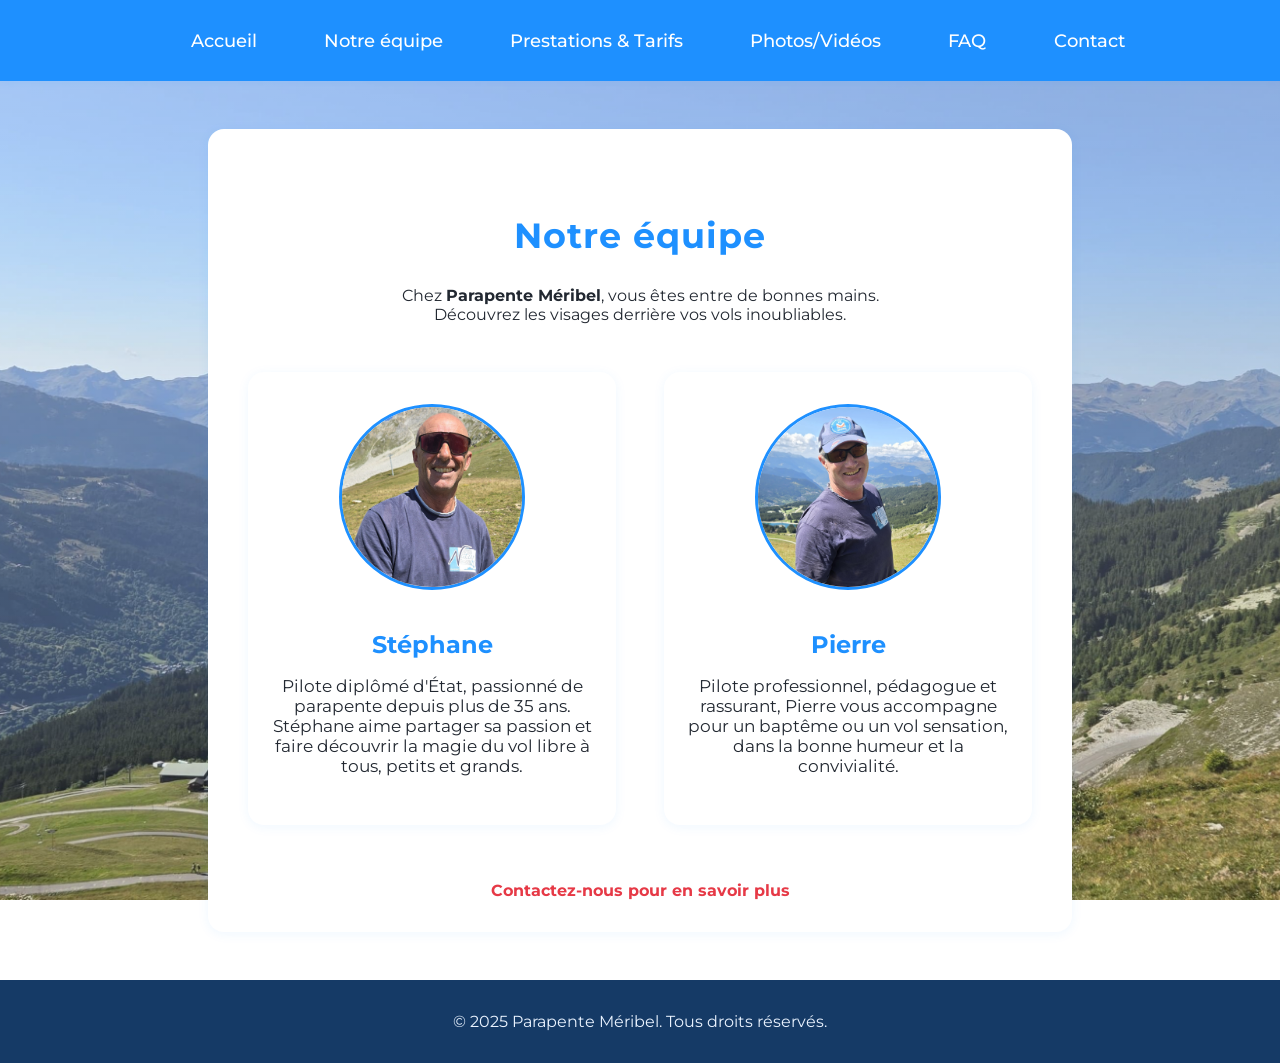
==== about.html @ 0d5ba3d4 "amelie fixes" ====
﻿<!DOCTYPE html>
<html lang="fr">
<head>
    <meta charset="UTF-8">
    <meta name="viewport" content="width=device-width, initial-scale=1.0">
    <title>Notre équipe - Parapente Méribel</title>
    <meta name="description" content="Découvrez l'équipe de Parapente Méribel : Stéphane et Pierre, pilotes professionnels passionnés par le vol libre à Méribel.">
    <meta name="robots" content="index,follow">
    <link rel="canonical" href="about.html">
    <meta property="og:type" content="website">
    <meta property="og:title" content="Notre équipe - Parapente Méribel">
    <meta property="og:description" content="Stéphane et Pierre, pilotes professionnels à Méribel.">
    <meta property="og:image" content="images/Stephane.jpg">
    <link rel="stylesheet" href="css/style.css">
    <link href="https://fonts.googleapis.com/css?family=Montserrat:400,700&display=swap" rel="stylesheet">
</head>
<body class="home-bg">
<header>
    <nav>
        <ul>
            <li><a href="index.html">Accueil</a></li>
            <li><a href="about.html" class="active">Notre équipe</a></li>
            <li><a href="services.html">Prestations & Tarifs</a></li>
            <li><a href="gallery.html">Photos/Vidéos</a></li>
            <li><a href="faq.html">FAQ</a></li>
            <li><a href="contact.html">Contact</a></li>
        </ul>
    </nav>
</header>

<main>
    <section class="about">
        <h1>Notre équipe</h1>
        <p>
            Chez <strong>Parapente Méribel</strong>, vous êtes entre de bonnes mains.<br>
            Découvrez les visages derrière vos vols inoubliables.
        </p>
        <div class="team-list">
            <div class="team-member">
                <img src="images/Stephane.jpg" alt="Stéphane, pilote parapente Méribel" width="600" height="600" loading="lazy" decoding="async">
                <h2>Stéphane</h2>
                <p>Pilote diplômé d'État, passionné de parapente depuis plus de 35 ans. Stéphane aime partager sa passion et faire découvrir la magie du vol libre à tous, petits et grands.</p>
            </div>
            <div class="team-member">
                <img src="images/Pierre.jpg" alt="Pierre, pilote parapente Méribel" width="600" height="600" loading="lazy" decoding="async">
                <h2>Pierre</h2>
                <p>Pilote professionnel, pédagogue et rassurant, Pierre vous accompagne pour un baptême ou un vol sensation, dans la bonne humeur et la convivialité.</p>
            </div>
        </div>
        <a href="contact.html" class="cta-link">Contactez-nous pour en savoir plus</a>
    </section>
</main>

<footer>
    <p>&copy; 2025 Parapente Méribel. Tous droits réservés.</p>
</footer>
</body>
</html>
---- css/style.css ----
﻿/* ========== GLOBAL STYLES ========== */
body {
    font-family: 'Montserrat', Arial, sans-serif;
    background: #f5f7fa;
    color: #222831;
    margin: 0;
    padding: 0;
}

/* ========== HEADER & NAVIGATION ========== */
header {
    background: #1e90ff;
    padding: 30px 40px;
    box-shadow: 0 2px 8px rgba(30, 144, 255, 0.08);
}
header .container {
    display: flex;
    align-items: center;
    justify-content: space-between;
    max-width: 1200px;
    margin: 0 auto;
    padding: 0 1em;
}
header .logo img {
    height: 48px;
}
header nav a {
    color: #fff;
    text-decoration: none;
    margin-left: 2em;
    font-weight: 500;
    font-size: 1.1em;
    transition: color 0.2s;
}
header nav a:hover {
    color: #ffd700;
}

/* Old nav styles (if you use <nav><ul><li>) */
nav ul {
    list-style: none;
    display: flex;
    justify-content: center;
    gap: 2em;
    margin: 0;
    padding: 0;
}
nav a {
    color: #fff;
    text-decoration: none;
    font-weight: 700;
    transition: color 0.2s;
}
nav a:hover {
    color: #e63946; /* Red accent on hover */
}

/* Responsive header/nav */
@media (max-width: 600px) {
    header .container {
        flex-direction: column;
        align-items: flex-start;
    }
    header nav a {
        margin: 0.5em 1em 0 0;
        font-size: 1em;
    }
}

/* ========== HERO SECTION ========== */
.hero {
    text-align: center;
    padding: 0em 1em 2em 1em;
    background: transparent;
    color: #222831;
}

.hero h1 {
    color: #fff;
    text-shadow: 2px 2px 4px rgba(0, 0, 0, 0.4);
    font-size: 3.5em;         /* Taille du titre d'accueil */
    line-height: 1.1;
    font-weight: 700;
    margin-bottom: 0.5em;
    margin-top: 1em;
}
.hero p {
    color: #444;
    font-size: 1.3em;
    margin-top: 0.8em;
}

@media (max-width: 600px) {
    .hero h1 {
        font-size: 2em;     /* Responsive: slightly smaller on mobile */
    }
}

/* ========== CALL TO ACTION BUTTON ========== */
.cta-btn {
    display: inline-block;
    margin-top: 2em;
    padding: 1em 2em;
    background: #e63946; /* Red */
    color: #fff;
    font-weight: bold;
    border-radius: 30px;
    border: 2px solid transparent;
    box-sizing: border-box;
    text-decoration: none;
    transition: background 0.2s, color 0.2s, border-color 0.2s, transform 0.2s;
}
.cta-btn:hover {
    background: #1e90ff;
    color: #fff;
    border-color: #1e90ff;
    transform: translateY(-2px);
}

/* ========== FOOTER ========== */
footer {
    text-align: center;
    padding: 1em 0;
    background: #153a66;
    color: #eaf3ff;
    margin-top: 2em;
}

/* ========== ABOUT & WHY US SECTIONS ========== */
.about, .why-us {
    max-width: 800px;
    margin: 3em auto;
    padding: 2em;
    background: #fff;
    border-radius: 16px;
    box-shadow: 0 2px 12px rgba(30, 144, 255, 0.07);
    text-align: center;
}
.about h2, .why-us h2 {
    color: #1e90ff;
    margin-bottom: 1em;
}
.why-us ul {
    list-style: none;
    padding: 0;
    margin: 0 auto;
    text-align: left;
    display: inline-block;
}
.why-us li {
    font-size: 1.1em;
    margin-bottom: 0.7em;
    color: #222831;
}

/* ========== HOME DAY FLOW ========== */
.day-flow {
    max-width: 1100px;
    margin: 3em auto;
    padding: 2.2em 2em 2.4em;
    background: linear-gradient(180deg, rgba(255, 255, 255, 0.95) 0%, rgba(247, 250, 255, 0.95) 100%);
    border-radius: 22px;
    border: 1px solid rgba(30, 144, 255, 0.12);
    box-shadow: 0 10px 30px rgba(30, 144, 255, 0.12);
}

.day-flow h2 {
    color: #1e90ff;
    margin-top: 0;
    margin-bottom: 1.4em;
    text-align: center;
    font-size: clamp(1.7rem, 2.4vw, 2.4rem);
    letter-spacing: 0.01em;
}

.roadmap {
    list-style: none;
    margin: 0;
    padding: 0 0.25em;
    display: grid;
    grid-template-columns: repeat(5, minmax(155px, 1fr));
    gap: 1.8em;
}

.roadmap-step {
    position: relative;
    background: #ffffff;
    border: 1px solid rgba(30, 144, 255, 0.2);
    border-radius: 18px;
    padding: 1.2em 1em;
    min-height: 210px;
    box-shadow: 0 8px 18px rgba(30, 144, 255, 0.1);
    text-align: center;
    display: flex;
    flex-direction: column;
    align-items: center;
    justify-content: flex-start;
    transition: transform 0.2s ease, box-shadow 0.2s ease;
}

.roadmap-step:hover {
    transform: translateY(-4px);
    box-shadow: 0 12px 24px rgba(30, 144, 255, 0.16);
}

.roadmap-step:not(:last-child)::after {
    content: "→";
    position: absolute;
    right: -0.95em;
    top: 50%;
    transform: translateY(-50%);
    color: #1e90ff;
    font-weight: 900;
    font-size: 1.5em;
    text-shadow: 0 1px 0 rgba(255, 255, 255, 0.8);
}

.step-number {
    display: inline-flex;
    align-items: center;
    justify-content: center;
    width: 42px;
    height: 42px;
    border-radius: 50%;
    background: linear-gradient(135deg, #1e90ff 0%, #46a7ff 100%);
    color: #fff;
    font-weight: 700;
    margin-bottom: 0.9em;
    box-shadow: 0 6px 12px rgba(30, 144, 255, 0.3);
    font-size: 1.1em;
}

.roadmap-step p {
    margin: 0;
    color: #1f2a3a;
    font-size: 1.12em;
    line-height: 1.4;
    text-align: center;
    max-width: 11ch;
    width: 100%;
}

@media (max-width: 980px) {
    .day-flow {
        padding: 1.6em 1.2em 1.8em;
        border-radius: 18px;
    }

    .roadmap {
        grid-template-columns: 1fr;
        gap: 0.95em;
        max-width: 540px;
        margin: 0 auto;
    }

    .roadmap-step {
        min-height: 0;
        padding: 1.1em 1em;
    }

    .roadmap-step:not(:last-child)::after {
        content: "↓";
        right: auto;
        left: 50%;
        top: auto;
        bottom: -0.9em;
        transform: translateX(-50%);
        font-size: 1.25em;
    }
}

/* ========== HOME OFFERS (CONVERSION) ========== */
.home-offers {
    max-width: 1080px;
    background: linear-gradient(180deg, rgba(255, 255, 255, 0.96) 0%, rgba(248, 251, 255, 0.95) 100%);
    border: 1px solid rgba(30, 144, 255, 0.12);
    box-shadow: 0 12px 30px rgba(30, 144, 255, 0.11);
}

.home-offers .offers-intro {
    margin: 0 auto 1.4em;
    max-width: 700px;
    font-size: 1.12em;
    color: #304258;
}

.home-offers .services-list {
    display: grid;
    grid-template-columns: repeat(2, minmax(280px, 1fr));
    gap: 1.3em;
    align-items: stretch;
}

.home-offers .offer-card {
    position: relative;
    width: auto;
    max-width: none;
    margin: 0;
    background: #ffffff;
    border: 1px solid rgba(30, 144, 255, 0.18);
    border-radius: 18px;
    box-shadow: 0 10px 20px rgba(30, 144, 255, 0.08);
    padding: 1.25em 1.2em 1.15em;
    transition: transform 0.2s ease, box-shadow 0.2s ease;
}

.home-offers .offer-card:hover {
    transform: translateY(-4px);
    box-shadow: 0 14px 24px rgba(30, 144, 255, 0.14);
}

.home-offers .offer-badge {
    display: inline-block;
    margin-bottom: 0.7em;
    padding: 0.35em 0.7em;
    border-radius: 999px;
    font-size: 0.8em;
    font-weight: 700;
    color: #115fae;
    background: rgba(30, 144, 255, 0.11);
}

.home-offers .premium-card .offer-badge {
    color: #9a2b36;
    background: rgba(230, 57, 70, 0.13);
}

.home-offers .offer-card h3 {
    margin-bottom: 0.55em;
}

.home-offers .offer-card p {
    margin-bottom: 0.9em;
}

.home-offers .offer-points {
    list-style: none;
    padding: 0;
    margin: 0 0 1em;
}

.home-offers .offer-points li {
    font-size: 0.98em;
    color: #31445d;
    margin-bottom: 0.45em;
}

.home-offers .offer-points li::before {
    content: "✓ ";
    color: #1e90ff;
    font-weight: 700;
}

.home-offers .price {
    font-size: 1.55em;
    line-height: 1.1;
}

.home-offers .offers-reassurance {
    margin: 1.25em auto 0.4em;
    max-width: 700px;
    color: #38516f;
    font-size: 0.98em;
}

@media (max-width: 900px) {
    .home-offers .services-list {
        grid-template-columns: 1fr;
    }
}

/* ========== CTA LINK ========== */
.cta-link {
    display: inline-block;
    margin-top: 1.5em;
    color: #e63946;
    font-weight: bold;
    text-decoration: none;
    transition: color 0.2s;
}
.cta-link:hover {
    color: #1e90ff;
}

/* ========== SERVICES PREVIEW SECTION ========== */
.services-preview {
    max-width: 1000px;
    margin: 3em auto;
    padding: 2em;
    background: #f8f9fa;
    border-radius: 16px;
    box-shadow: 0 2px 12px rgba(230, 57, 70, 0.07);
    text-align: center;
}
.services-preview h2 {
    color: #e63946;
    margin-bottom: 1.5em;
}
.services-list {
    display: flex;
    flex-wrap: wrap;
    justify-content: center;
    gap: 2em;
    margin-bottom: 1.5em;
}
.service-item {
    background: #fff;
    border-radius: 12px;
    box-shadow: 0 1px 6px rgba(30, 144, 255, 0.08);
    padding: 1.5em 1em;
    width: 260px;
    min-width: 220px;
    max-width: 300px;
    text-align: left;
    display: flex;
    flex-direction: column;
    align-items: flex-start;
}
.service-item h3 {
    color: #1e90ff;
    margin-top: 0;
    margin-bottom: 0.5em;
}
.service-item p {
    flex: 1;
    margin-bottom: 1em;
}
.price {
    font-weight: bold;
    color: #e63946;
    font-size: 1.1em;
}

/* ========== HOMEPAGE GALLERY PREVIEW ========== */
.gallery-preview {
    max-width: 1000px;
    margin: 3em auto;
    padding: 2em;
    background: #fff;
    border-radius: 16px;
    box-shadow: 0 2px 12px rgba(30, 144, 255, 0.07);
    text-align: center;
}
.gallery-preview h2 {
    color: #1e90ff;
    margin-bottom: 1.5em;
}
.gallery-thumbs {
    display: flex;
    justify-content: center;
    gap: 1.5em;
    margin-bottom: 1.5em;
    flex-wrap: wrap;
}
.gallery-thumbs img {
    width: 200px;
    height: 130px;
    object-fit: cover;
    border-radius: 10px;
    box-shadow: 0 1px 6px rgba(30, 144, 255, 0.08);
    transition: transform 0.2s;
}
.gallery-thumbs img:hover {
    transform: scale(1.05);
}

/* ========== LIGHTBOX (GALLERY POPUP) ========== */
.lightbox {
    display: none;
    position: fixed;
    z-index: 1000;
    left: 0; top: 0;
    width: 100vw; height: 100vh;
    background: rgba(34, 40, 49, 0.85);
    justify-content: center;
    align-items: center;
    flex-direction: column;
}
.lightbox img {
    max-width: 90vw;
    max-height: 80vh;
    border-radius: 12px;
    box-shadow: 0 4px 24px rgba(30, 144, 255, 0.2);
}
.lightbox-close {
    position: absolute;
    top: 2em;
    right: 3em;
    color: #fff;
    font-size: 2.5em;
    font-weight: bold;
    cursor: pointer;
    z-index: 1001;
    transition: color 0.2s;
    background: transparent;
    border: 0;
    line-height: 1;
    padding: 0;
}
.lightbox-close:hover {
    color: #e63946;
}
#lightbox-caption {
    color: #fff;
    margin-top: 1em;
    font-size: 1.1em;
    text-align: center;
}

/* ========== BOTTOM CALL TO ACTION ========== */
.cta-bottom {
    max-width: 700px;
    margin: 3em auto 0 auto;
    padding: 2.5em 1.5em;
    background: #ffffff;
    border-radius: 18px;
    box-shadow: 0 2px 16px rgba(30, 144, 255, 0.10);
    text-align: center;
}
.cta-bottom h2 {
    color: #e63946;
    margin-bottom: 0.7em;
}
.cta-bottom p {
    color: #222831;
    font-size: 1.15em;
    margin-bottom: 1.5em;
}

/* ========== FULL GALLERY PAGE GRID ========== */
.gallery-grid {
    display: grid;
    grid-template-columns: repeat(auto-fit, minmax(220px, 1fr));
    gap: 1.2em;
    margin: 2em auto;
    max-width: 1200px;
    padding: 0 1em;
}
.gallery-grid img {
    width: 100%;
    height: 180px;
    object-fit: cover;
    border-radius: 10px;
    cursor: pointer;
    box-shadow: 0 2px 12px rgba(30, 144, 255, 0.10);
    transition: transform 0.2s;
}
.gallery-grid img:hover {
    transform: scale(1.04);
    box-shadow: 0 4px 24px rgba(230, 57, 70, 0.15);
}

/* ========== RESPONSIVE ADJUSTMENTS ========== */
@media (max-width: 600px) {
    .gallery-grid {
        grid-template-columns: 1fr;
        gap: 0.8em;
    }
    .gallery-grid img {
        height: 140px;
    }
    header .container {
        flex-direction: column;
        align-items: flex-start;
    }
    header nav a {
        margin: 0.5em 1em 0 0;
        font-size: 1em;
    }
}

/* ========== PAGE TITLES ========== */
h1 {
    text-align: center;
    margin-top: 1.5em;
    font-size: 2.2em;
    color: #1e90ff;
    letter-spacing: 1px;

}

/* */

/* ========== PAGES BACKGROUND ========== */
body.home-bg {
    background:
            linear-gradient(rgba(255,255,255,0.35), rgba(255,255,255,0)),
            url('../images/fondcentre.jpg') no-repeat center center fixed;
    background-size: cover;
}

/* ========== TEAM PAGE ========== */
.team-list {
    display: flex;
    flex-wrap: wrap;
    justify-content: center;
    gap: 3em;
    margin: 3em 0 2em 0;
}
.team-member {
    background: #fff;
    border-radius: 16px;
    box-shadow: 0 2px 12px rgba(30, 144, 255, 0.07);
    padding: 2em 1.5em;
    max-width: 320px;
    text-align: center;
}
.team-member img {
    width: 180px;
    height: 180px;
    object-fit: cover;
    object-position: 50% 40%;
    border-radius: 50%;
    margin-bottom: 1em;
    border: 3px solid #1e90ff;
}
.team-member h2 {
    color: #1e90ff;
    margin-bottom: 0.5em;
}
.team-member p {
    color: #222831;
    font-size: 1.05em;
}

/* ========== SERVICES PAGE ========== */

.services-page .services-preview {
    max-width: 1060px;
    margin: 3em auto 2em auto;
    background: linear-gradient(180deg, rgba(255, 255, 255, 0.97), rgba(247, 250, 255, 0.96));
    border: 1px solid rgba(30, 144, 255, 0.12);
    border-radius: 22px;
    box-shadow: 0 12px 28px rgba(30, 144, 255, 0.12);
    padding: 2.6em 1.8em 2.2em 1.8em;
    text-align: center;
}

.services-page .services-preview h1 {
    color: #1e90ff;
    margin-bottom: 0.35em;
    font-size: clamp(2rem, 3vw, 2.8rem);
}

.services-page .services-preview > p {
    color: #304258;
    font-size: 1.14em;
    margin: 0 auto 2.1em;
    max-width: 760px;
    line-height: 1.45;
}

.services-page .services-list {
    display: grid;
    grid-template-columns: repeat(2, minmax(280px, 1fr));
    column-gap: 1.35em;
    row-gap: 1.35em;
    grid-auto-flow: row;
    align-items: start;
    margin-bottom: 2.2em;
}

.services-page .service-item {
    position: relative;
    background: #ffffff;
    border-radius: 18px;
    border: 1px solid rgba(30, 144, 255, 0.2);
    box-shadow: 0 10px 20px rgba(30, 144, 255, 0.09);
    padding: 1.45em 1.25em 1.2em 1.25em;
    width: auto;
    max-width: none;
    margin: 0;
    min-width: 0;
    text-align: left;
    align-self: start;
    transition: transform 0.2s ease, box-shadow 0.2s ease;
}

.services-page .service-item:hover {
    transform: translateY(-4px);
    box-shadow: 0 14px 24px rgba(30, 144, 255, 0.14);
}

.services-page .service-tag {
    display: inline-block;
    margin-bottom: 0.7em;
    padding: 0.34em 0.7em;
    border-radius: 999px;
    background: rgba(30, 144, 255, 0.12);
    color: #0f63b8;
    font-weight: 700;
    font-size: 0.8rem;
}

.services-page .service-premium .service-tag {
    background: rgba(230, 57, 70, 0.12);
    color: #a12434;
}

.services-page details {
    margin-top: 1em;
    cursor: pointer;
}

.services-page summary {
    font-weight: bold;
    color: #1e90ff;
    list-style: none;
    position: relative;
    padding-left: 20px;
}

.services-page summary::before {
    content: "▶";
    position: absolute;
    left: 0;
    transition: transform 0.2s;
}

.services-page details[open] summary::before {
    transform: rotate(90deg); /* fleche qui pivote quand c'est ouvert */
}

.services-page .service-item h2 {
    color: #1e90ff;
    font-size: 1.42em;
    margin-bottom: 0.4em;
}

.services-page .service-hook {
    margin: 0 0 0.8em;
    color: #2a3b54;
    font-size: 1.03em;
    line-height: 1.4;
}

.services-page .service-benefits {
    list-style: none;
    padding: 0;
    margin: 0 0 1em;
}

.services-page .service-benefits li {
    margin-bottom: 0.45em;
    font-size: 0.98em;
    color: #263a53;
}

.services-page .service-benefits li::before {
    content: "✓ ";
    color: #1e90ff;
    font-weight: 700;
}

.services-page .service-price {
    margin: 0 0 0.9em;
    color: #e63946;
    font-size: 1.58em;
    font-weight: 800;
    letter-spacing: 0.01em;
}

.services-page .service-item details p {
    color: #444;
    font-size: 0.98em;
    margin-bottom: 0.2em;
}

.services-page .options {
    margin: 2em auto 1.5em auto;
    max-width: 760px;
    background: #ffffff;
    border: 1px solid rgba(30, 144, 255, 0.16);
    border-radius: 16px;
    box-shadow: 0 8px 18px rgba(30, 144, 255, 0.08);
    padding: 1.4em 1.2em;
    text-align: left;
}

.services-page .options h3 {
    color: #222831;
    margin-bottom: 0.7em;
}

.services-page .options ul {
    list-style: none;
    padding: 0;
    margin: 0 0 1em 0;
}

.services-page .options li {
    font-size: 1.08em;
    margin-bottom: 0.5em;
    color: #222831;
}

.services-page .options strong {
    color: #1e90ff;
}

.services-page .options p {
    margin-top: 1em;
    font-size: 1.05em;
    color: #222831;
}

.services-page .cta-btn {
    display: inline-block;
    margin-top: 2em;
    background: #e63946; /* Solid red */
    color: #fff;
    font-weight: bold;
    font-size: 1.15em;
    padding: 0.9em 2.2em;
    border-radius: 30px;
    border: 2px solid transparent;
    box-sizing: border-box;
    text-decoration: none;
    box-shadow: 0 2px 8px rgba(30, 144, 255, 0.10);
    transition: background 0.2s, color 0.2s, border-color 0.2s, transform 0.2s;
}

.services-page .cta-btn:hover {
    background: #1e90ff; /* Solid blue on hover */
    color: #fff;
    border-color: #1e90ff;
    transform: translateY(-2px);
}

@media (max-width: 920px) {
    .services-page .services-list {
        grid-template-columns: 1fr;
        gap: 1em;
    }
}

/* ========== CONTACTS PAGE ========== */

.contact-section {
    max-width: 1080px;
    margin: 3.2em auto 2.2em auto;
    background: linear-gradient(180deg, rgba(255, 255, 255, 0.96), rgba(247, 250, 255, 0.96));
    border: 1px solid rgba(30, 144, 255, 0.12);
    border-radius: 24px;
    box-shadow: 0 14px 30px rgba(30, 144, 255, 0.12);
    padding: 2.8em 2em 2.2em 2em;
    text-align: center;
}

.contact-section h1 {
    color: #1e90ff;
    margin-bottom: 0.45em;
    font-size: clamp(2rem, 3vw, 3rem);
    letter-spacing: 0.01em;
}

.contact-section > p {
    color: #304258;
    font-size: 1.24em;
    margin: 0 auto 2.1em;
    max-width: 840px;
    line-height: 1.35;
}

.contact-cards {
    display: grid;
    grid-template-columns: repeat(3, minmax(240px, 1fr));
    gap: 1.25em;
    margin-bottom: 2.2em;
}

.contact-card {
    position: relative;
    background: #ffffff;
    border: 1px solid rgba(30, 144, 255, 0.18);
    border-radius: 18px;
    box-shadow: 0 8px 18px rgba(30, 144, 255, 0.08);
    padding: 1.35em 1.2em 1.25em;
    min-height: 0;
    text-align: left;
    transition: transform 0.2s ease, box-shadow 0.2s ease, border-color 0.2s ease;
}

.contact-card:hover {
    transform: translateY(-4px);
    border-color: rgba(30, 144, 255, 0.35);
    box-shadow: 0 14px 24px rgba(30, 144, 255, 0.14);
}

.contact-card h2 {
    color: #1e90ff;
    font-size: 1.45rem;
    line-height: 1.2;
    margin-bottom: 0.55em;
    min-height: 0;
}

.contact-card a {
    color: #111111;
    text-decoration: none;
    font-weight: bold;
    border-bottom: 1px dashed rgba(17, 17, 17, 0.35);
    transition: color 0.2s ease, border-color 0.2s ease;
}

.contact-card a[href^="tel:"] {
    color: #e63946;
    border-bottom-color: rgba(230, 57, 70, 0.45);
}

.contact-card a:hover {
    color: #000000;
    border-color: rgba(0, 0, 0, 0.55);
}

.contact-card p {
    margin: 0;
    font-size: 1.05rem;
    line-height: 1.45;
    color: #1f2a3a;
}

.contact-info {
    margin: 2.4em 0 1.5em 0;
    text-align: left;
}

.contact-info h3 {
    color: #1e90ff;
    margin-bottom: 0.45em;
    font-size: 1.45em;
}

.contact-info p {
    color: #22324a;
    font-size: 1.08em;
    margin-bottom: 1em;
    line-height: 1.45;
}

.map-container {
    width: 100%;
    max-width: 760px;
    margin: 0 auto;
    border-radius: 16px;
    overflow: hidden;
    border: 1px solid rgba(30, 144, 255, 0.14);
    box-shadow: 0 10px 22px rgba(30, 144, 255, 0.12);
}

.contact-note {
    margin-top: 2.2em;
    font-size: 1.08em;
    color: #22324a;
}

@media (max-width: 950px) {
    .contact-section {
        padding: 2em 1.2em 1.8em;
        border-radius: 18px;
    }

    .contact-cards {
        grid-template-columns: 1fr;
        gap: 1em;
    }

    .contact-card {
        min-height: 0;
    }

    .contact-card h2 {
        min-height: 0;
    }
}

/* ========== FAQS PAGE ========== */

.faq-section {
    max-width: 980px;
    margin: 3em auto 2em auto;
    background: #fff;
    border-radius: 22px;
    border: 1px solid rgba(30, 144, 255, 0.12);
    box-shadow: 0 12px 26px rgba(30, 144, 255, 0.1);
    padding: 2.6em 1.8em 2.2em;
    text-align: center;
}

.faq-section h1 {
    color: #1e90ff;
    margin-bottom: 1.2em;
    font-size: clamp(1.9rem, 2.8vw, 2.6rem);
    letter-spacing: 0.01em;
}

.faq-list {
    text-align: left;
    margin: 0 auto;
    max-width: 700px;
}

.faq-item {
    margin-bottom: 1em;
    background: #ffffff;
    border: 1px solid rgba(30, 144, 255, 0.16);
    border-radius: 14px;
    box-shadow: 0 6px 14px rgba(30, 144, 255, 0.08);
    overflow: hidden;
    transition: all 0.3s ease;
}

.faq-question {
    display: flex;
    width: 100%;
    border: 0;
    background: transparent;
    justify-content: space-between;
    align-items: center;
    padding: 1em 1.05em;
    cursor: pointer;
    transition: background 0.2s ease;
    text-align: left;
}

.faq-question:hover {
    background: rgba(30, 144, 255, 0.05);
}

.faq-question h2 {
    color: #1e90ff;
    font-size: 1.12rem;
    font-weight: 600;
    margin: 0;
    flex: 1;
    line-height: 1.35;
}

.faq-toggle {
    color: #1e90ff;
    font-size: 1.2rem;
    font-weight: 700;
    margin-left: 1em;
    transition: transform 0.3s ease;
}

.faq-item.active .faq-toggle {
    transform: rotate(45deg);
}

.faq-answer {
    max-height: 0;
    overflow: hidden;
    transition: max-height 0.3s ease;
}

.faq-answer p {
    color: #1e90ff;
    font-size: 1.04rem;
    line-height: 1.5;
    margin: 0;
    padding: 0 1.05em 1.1em 1.05em;
}
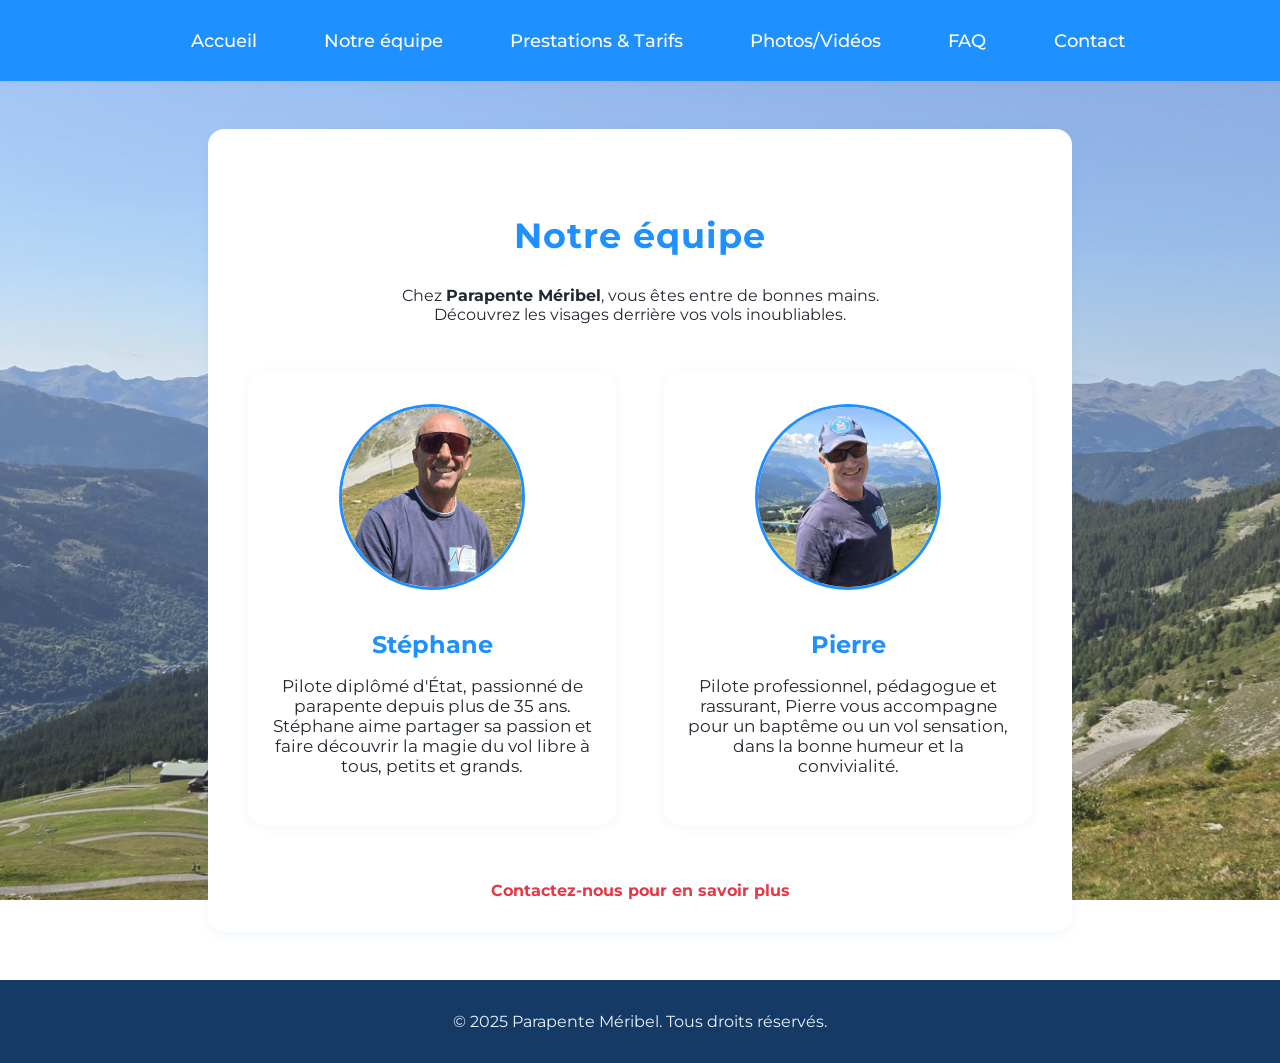
==== commit 3fcc1981: "updated animations and fixed formats" ====
--- a/about.html
+++ b/about.html
@@ -54,5 +54,6 @@
 <footer>
     <p>&copy; 2025 Parapente Méribel. Tous droits réservés.</p>
 </footer>
+<script src="js/main.js"></script>
 </body>
 </html>
--- a/css/style.css
+++ b/css/style.css
@@ -5,6 +5,34 @@
     color: #222831;
     margin: 0;
     padding: 0;
+}
+
+/* ========== PAGE TRANSITIONS ========== */
+.page-transition-ready {
+    transition: transform 200ms ease;
+    will-change: transform;
+}
+
+.page-transition {
+    transform: translateY(6px);
+}
+
+.page-transition-in {
+    transform: translateY(0);
+}
+
+.page-transition-out {
+    transform: translateY(6px);
+}
+
+@media (prefers-reduced-motion: reduce) {
+    .page-transition-ready,
+    .page-transition,
+    .page-transition-in,
+    .page-transition-out {
+        transition: none !important;
+        transform: none !important;
+    }
 }
 
 /* ========== HEADER & NAVIGATION ========== */
@@ -528,6 +556,16 @@
 }
 
 /* ========== FULL GALLERY PAGE GRID ========== */
+.gallery-page-panel {
+    max-width: 1240px;
+    margin: 2.2em auto;
+    padding: 1.2em 0.2em 1.5em;
+    background: rgba(255, 255, 255, 0.94);
+    border: 1px solid rgba(30, 144, 255, 0.12);
+    border-radius: 20px;
+    box-shadow: 0 10px 24px rgba(30, 144, 255, 0.12);
+}
+
 .gallery-grid {
     display: grid;
     grid-template-columns: repeat(auto-fit, minmax(220px, 1fr));
@@ -552,6 +590,12 @@
 
 /* ========== RESPONSIVE ADJUSTMENTS ========== */
 @media (max-width: 600px) {
+    .gallery-page-panel {
+        margin: 1.4em 0.6em;
+        padding: 0.9em 0.2em 1em;
+        border-radius: 14px;
+    }
+
     .gallery-grid {
         grid-template-columns: 1fr;
         gap: 0.8em;
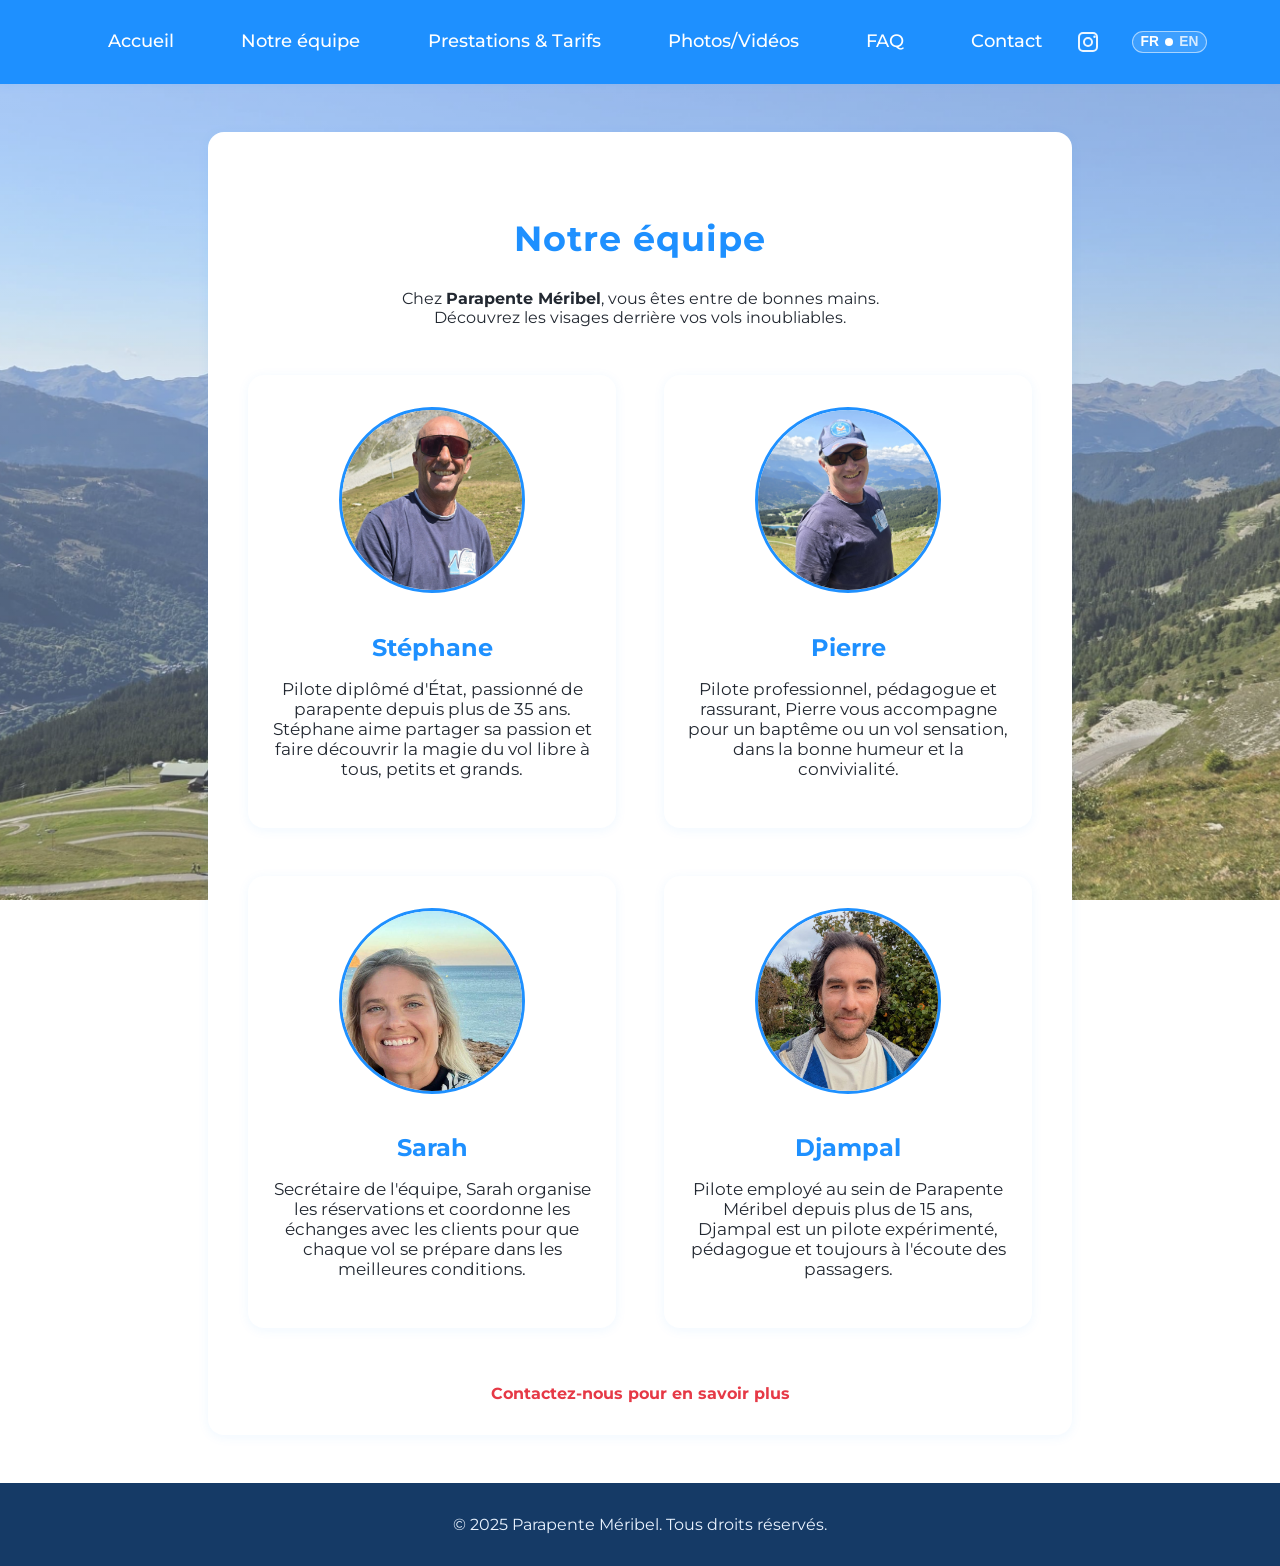
==== commit 3cae216a: "Modified FAQ" ====
--- a/about.html
+++ b/about.html
@@ -46,6 +46,16 @@
                 <h2>Pierre</h2>
                 <p>Pilote professionnel, pédagogue et rassurant, Pierre vous accompagne pour un baptême ou un vol sensation, dans la bonne humeur et la convivialité.</p>
             </div>
+            <div class="team-member">
+                <img src="images/sarah.jpeg" alt="Sarah, secrétaire Parapente Méribel" width="600" height="600" loading="lazy" decoding="async">
+                <h2>Sarah</h2>
+                <p>Secrétaire de l'équipe, Sarah organise les réservations et coordonne les échanges avec les clients pour que chaque vol se prépare dans les meilleures conditions.</p>
+            </div>
+            <div class="team-member">
+                <img src="images/djampal.jpeg" alt="Djampal, pilote Parapente Méribel" width="600" height="600" loading="lazy" decoding="async">
+                <h2>Djampal</h2>
+                <p>Pilote employé au sein de Parapente Méribel depuis plus de 15 ans, Djampal est un pilote expérimenté, pédagogue et toujours à l'écoute des passagers.</p>
+            </div>
         </div>
         <a href="contact.html" class="cta-link">Contactez-nous pour en savoir plus</a>
     </section>
--- a/css/style.css
+++ b/css/style.css
@@ -37,6 +37,7 @@
 
 /* ========== HEADER & NAVIGATION ========== */
 header {
+    position: relative;
     background: #1e90ff;
     padding: 30px 40px;
     box-shadow: 0 2px 8px rgba(30, 144, 255, 0.08);
@@ -81,6 +82,79 @@
 }
 nav a:hover {
     color: #e63946; /* Red accent on hover */
+}
+
+.insta-nav-item {
+    display: flex;
+    align-items: center;
+}
+
+.insta-corner-link {
+    display: inline-flex;
+    align-items: center;
+    justify-content: center;
+    width: 24px;
+    height: 24px;
+    color: #ffffff;
+    opacity: 0.92;
+    margin-left: 0.1em;
+    transition: color 0.2s ease, opacity 0.2s ease, transform 0.2s ease;
+}
+
+.insta-corner-link:hover {
+    color: #ffd700;
+    opacity: 1;
+    transform: translateY(-1px);
+}
+
+.insta-corner-link svg {
+    display: block;
+    width: 100%;
+    height: 100%;
+    fill: currentColor;
+}
+
+.lang-switch-item {
+    display: flex;
+    align-items: center;
+}
+
+.lang-switch-btn {
+    display: inline-flex;
+    align-items: center;
+    gap: 0.45em;
+    border: 1px solid rgba(255, 255, 255, 0.55);
+    background: rgba(255, 255, 255, 0.14);
+    color: #fff;
+    border-radius: 999px;
+    padding: 0.25em 0.55em;
+    cursor: pointer;
+    font-weight: 700;
+    font-size: 0.86em;
+    line-height: 1;
+    transition: background 0.2s ease, border-color 0.2s ease;
+}
+
+.lang-switch-btn:hover {
+    background: rgba(255, 255, 255, 0.22);
+    border-color: rgba(255, 255, 255, 0.75);
+}
+
+.lang-switch-btn .lang-option {
+    opacity: 0.8;
+}
+
+.lang-switch-btn.is-en .lang-option--en,
+.lang-switch-btn:not(.is-en) .lang-option--fr {
+    opacity: 1;
+}
+
+.lang-switch-btn .lang-knob {
+    width: 8px;
+    height: 8px;
+    border-radius: 50%;
+    background: #fff;
+    display: inline-block;
 }
 
 /* Responsive header/nav */
@@ -528,6 +602,64 @@
 .lightbox-close:hover {
     color: #e63946;
 }
+
+.lightbox-nav {
+    position: absolute;
+    top: 50%;
+    transform: translateY(-50%);
+    width: 44px;
+    height: 44px;
+    border-radius: 50%;
+    border: 1px solid rgba(255, 255, 255, 0.65);
+    background: rgba(20, 28, 38, 0.45);
+    color: #ffffff;
+    cursor: pointer;
+    display: grid;
+    place-items: center;
+    transition: background 0.2s ease, color 0.2s ease, border-color 0.2s ease;
+    padding: 0;
+}
+
+.lightbox-nav:hover {
+    background: rgba(30, 144, 255, 0.35);
+    border-color: rgba(255, 255, 255, 0.85);
+    color: #ffffff;
+}
+
+.lightbox-nav-prev {
+    left: 1.2rem;
+}
+
+.lightbox-nav-next {
+    right: 1.2rem;
+}
+
+.lightbox-nav svg {
+    width: 20px;
+    height: 20px;
+    stroke: currentColor;
+    stroke-width: 2.5;
+    fill: none;
+    stroke-linecap: round;
+    stroke-linejoin: round;
+}
+
+@media (max-width: 700px) {
+    .lightbox-nav {
+        width: 38px;
+        height: 38px;
+        font-size: 1.55rem;
+    }
+
+    .lightbox-nav-prev {
+        left: 0.65rem;
+    }
+
+    .lightbox-nav-next {
+        right: 0.65rem;
+    }
+}
+
 #lightbox-caption {
     color: #fff;
     margin-top: 1em;
@@ -658,6 +790,23 @@
     margin-bottom: 1em;
     border: 3px solid #1e90ff;
 }
+.team-photo-placeholder {
+    width: 180px;
+    height: 180px;
+    margin: 0 auto 1em;
+    border-radius: 50%;
+    border: 3px dashed #1e90ff;
+    background: rgba(30, 144, 255, 0.08);
+    color: #1e90ff;
+    font-weight: 700;
+    font-size: 0.95em;
+    display: flex;
+    align-items: center;
+    justify-content: center;
+    text-align: center;
+    padding: 0.8em;
+    box-sizing: border-box;
+}
 .team-member h2 {
     color: #1e90ff;
     margin-bottom: 0.5em;
@@ -665,6 +814,10 @@
 .team-member p {
     color: #222831;
     font-size: 1.05em;
+}
+
+.team-list .team-member:nth-of-type(3) img {
+    object-position: 50% 50%;
 }
 
 /* ========== SERVICES PAGE ========== */
@@ -810,6 +963,10 @@
     margin-bottom: 0.2em;
 }
 
+.services-page .service-item details .meeting-slot {
+    margin: 0.55em 0;
+}
+
 .services-page .options {
     margin: 2em auto 1.5em auto;
     max-width: 760px;
@@ -846,6 +1003,23 @@
     margin-top: 1em;
     font-size: 1.05em;
     color: #222831;
+}
+
+.services-page .inline-contact-btn {
+    display: inline;
+    margin-left: 0.35em;
+    padding: 0;
+    border-radius: 0;
+    background: transparent;
+    color: #e63946;
+    font-weight: 400;
+    text-decoration: underline;
+    line-height: 1.2;
+    transition: color 0.2s ease;
+}
+
+.services-page .inline-contact-btn:hover {
+    color: #c92f3b;
 }
 
 .services-page .cta-btn {
@@ -964,6 +1138,67 @@
     color: #1f2a3a;
 }
 
+.contact-card .contact-card-subnote {
+    margin: -0.2em 0 0.55em;
+    font-size: 0.9rem;
+    color: #5c6b80;
+}
+
+.contact-social {
+    margin: 2.2em 0 1.4em;
+    padding: 0.95em 1em;
+    text-align: center;
+    max-width: 620px;
+    margin-left: auto;
+    margin-right: auto;
+    border-radius: 14px;
+    border: 1px solid rgba(30, 144, 255, 0.2);
+    background: rgba(255, 255, 255, 0.86);
+    box-shadow: 0 8px 18px rgba(30, 144, 255, 0.1);
+}
+
+.contact-social h3 {
+    margin: 0 0 0.25em;
+    color: #1e90ff;
+    font-size: 1.2em;
+}
+
+.contact-social p {
+    margin: 0 0 0.55em;
+    color: #3d4d66;
+    font-size: 1em;
+}
+
+.contact-social-link {
+    display: inline-flex;
+    align-items: center;
+    gap: 0.4em;
+    padding: 0;
+    border-radius: 0;
+    text-decoration: none;
+    font-weight: 700;
+    color: #e63946;
+    background: transparent;
+    box-shadow: none;
+    transition: color 0.2s ease;
+    font-size: 1em;
+}
+
+.contact-social-link:hover {
+    color: #1e90ff;
+}
+
+.contact-social-link span {
+    text-decoration: underline;
+    text-underline-offset: 2px;
+}
+
+.contact-social-link svg {
+    width: 1em;
+    height: 1em;
+    fill: currentColor;
+}
+
 .contact-info {
     margin: 2.4em 0 1.5em 0;
     text-align: left;
@@ -1089,7 +1324,7 @@
 }
 
 .faq-item.active .faq-toggle {
-    transform: rotate(45deg);
+    transform: none;
 }
 
 .faq-answer {
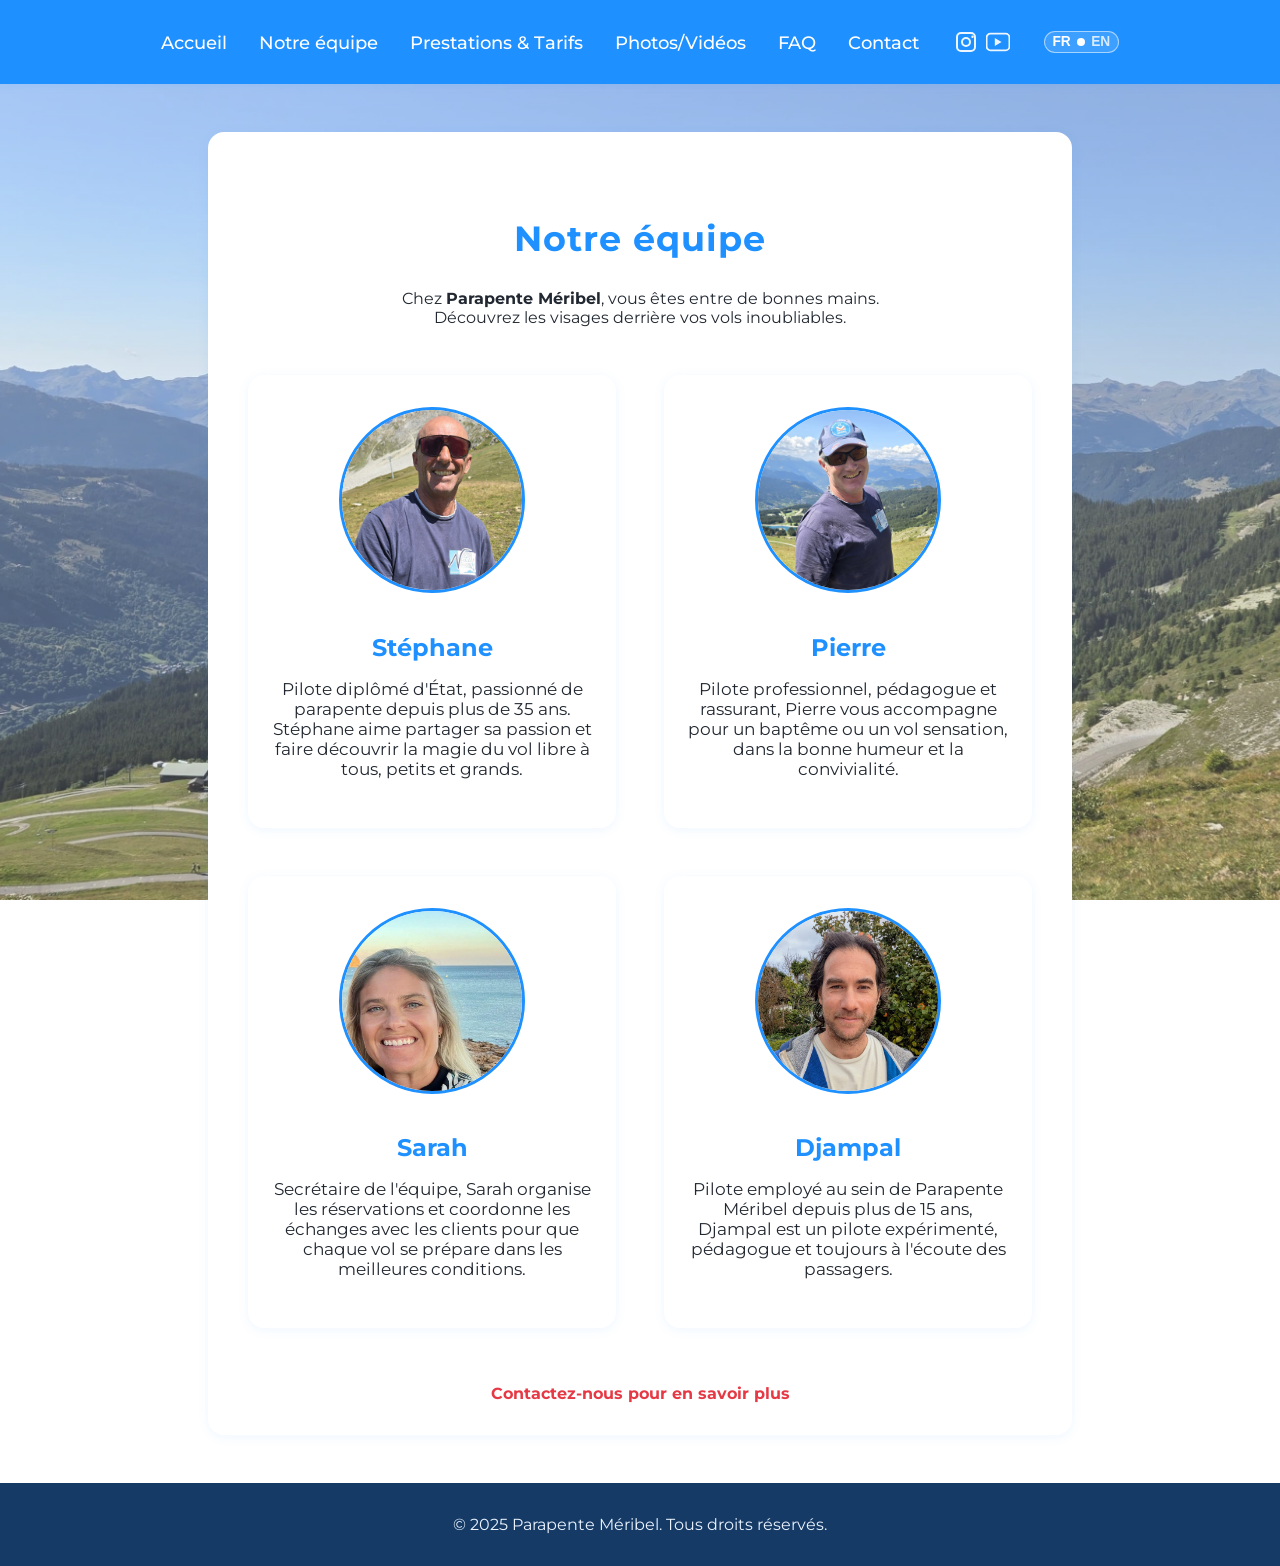
==== commit 644e09b5: "Little updates before deployement" ====
--- a/about.html
+++ b/about.html
@@ -7,6 +7,9 @@
     <meta name="description" content="Découvrez l'équipe de Parapente Méribel : Stéphane et Pierre, pilotes professionnels passionnés par le vol libre à Méribel.">
     <meta name="robots" content="index,follow">
     <link rel="canonical" href="about.html">
+    <link rel="alternate" hreflang="fr" href="about.html">
+    <link rel="alternate" hreflang="en" href="about.html?lang=en">
+    <link rel="alternate" hreflang="x-default" href="about.html">
     <meta property="og:type" content="website">
     <meta property="og:title" content="Notre équipe - Parapente Méribel">
     <meta property="og:description" content="Stéphane et Pierre, pilotes professionnels à Méribel.">
--- a/css/style.css
+++ b/css/style.css
@@ -42,14 +42,6 @@
     padding: 30px 40px;
     box-shadow: 0 2px 8px rgba(30, 144, 255, 0.08);
 }
-header .container {
-    display: flex;
-    align-items: center;
-    justify-content: space-between;
-    max-width: 1200px;
-    margin: 0 auto;
-    padding: 0 1em;
-}
 header .logo img {
     height: 48px;
 }
@@ -70,9 +62,16 @@
     list-style: none;
     display: flex;
     justify-content: center;
+    align-items: center;
+    flex-wrap: nowrap;
     gap: 2em;
     margin: 0;
     padding: 0;
+}
+
+nav ul > li {
+    display: flex;
+    align-items: center;
 }
 nav a {
     color: #fff;
@@ -84,9 +83,19 @@
     color: #e63946; /* Red accent on hover */
 }
 
-.insta-nav-item {
+header nav ul a {
+    margin-left: 0;
+}
+
+.social-nav-item {
     display: flex;
     align-items: center;
+    gap: 0.45em;
+    margin-left: 0.2em;
+}
+
+.social-nav-item a {
+    margin-left: 0 !important;
 }
 
 .insta-corner-link {
@@ -95,9 +104,10 @@
     justify-content: center;
     width: 24px;
     height: 24px;
+    line-height: 0;
     color: #ffffff;
     opacity: 0.92;
-    margin-left: 0.1em;
+    margin-left: 0;
     transition: color 0.2s ease, opacity 0.2s ease, transform 0.2s ease;
 }
 
@@ -114,9 +124,35 @@
     fill: currentColor;
 }
 
+.youtube-corner-link {
+    display: inline-flex;
+    align-items: center;
+    justify-content: center;
+    width: 24px;
+    height: 24px;
+    line-height: 0;
+    color: #ffffff;
+    opacity: 0.92;
+    margin-left: 0;
+    transition: color 0.2s ease, opacity 0.2s ease, transform 0.2s ease;
+}
+
+.youtube-corner-link:hover {
+    color: #ffd700;
+    opacity: 1;
+    transform: translateY(-1px);
+}
+
+.youtube-corner-link svg {
+    display: block;
+    width: 100%;
+    height: 100%;
+}
+
 .lang-switch-item {
     display: flex;
     align-items: center;
+    margin-left: 0.15em;
 }
 
 .lang-switch-btn {
@@ -159,13 +195,23 @@
 
 /* Responsive header/nav */
 @media (max-width: 600px) {
-    header .container {
-        flex-direction: column;
-        align-items: flex-start;
-    }
+    header {
+        padding: 18px 14px;
+    }
+
+    nav ul {
+        flex-wrap: wrap;
+        justify-content: center;
+        row-gap: 0.6em;
+        column-gap: 1em;
+    }
+
     header nav a {
-        margin: 0.5em 1em 0 0;
-        font-size: 1em;
+        font-size: 0.98em;
+    }
+
+    .social-nav-item {
+        margin-left: 0;
     }
 }
 
@@ -735,13 +781,9 @@
     .gallery-grid img {
         height: 140px;
     }
-    header .container {
-        flex-direction: column;
-        align-items: flex-start;
-    }
-    header nav a {
-        margin: 0.5em 1em 0 0;
-        font-size: 1em;
+    nav ul {
+        flex-wrap: wrap;
+        justify-content: center;
     }
 }
 
@@ -763,6 +805,13 @@
             linear-gradient(rgba(255,255,255,0.35), rgba(255,255,255,0)),
             url('../images/fondcentre.jpg') no-repeat center center fixed;
     background-size: cover;
+}
+
+@media (max-width: 900px) {
+    body.home-bg {
+        background-attachment: scroll;
+        background-position: center top;
+    }
 }
 
 /* ========== TEAM PAGE ========== */
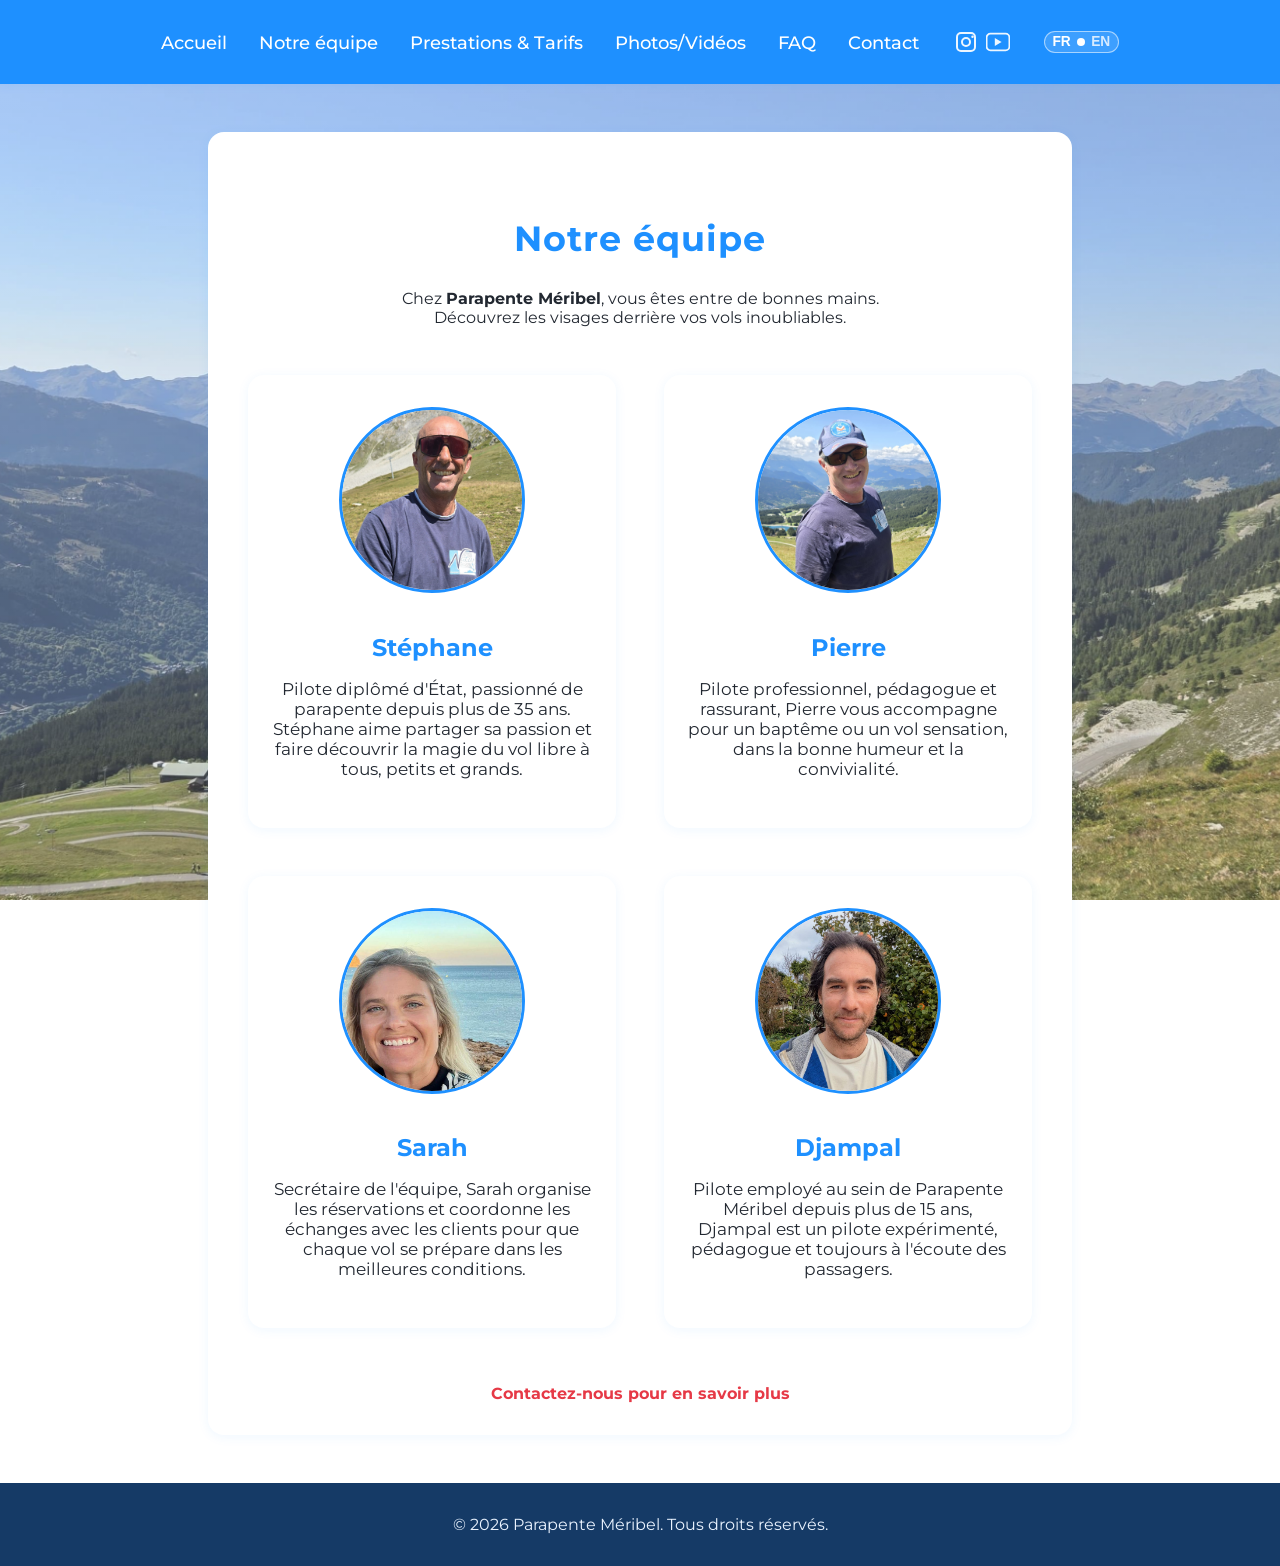
==== commit 2d5b298a: "latest updates" ====
--- a/about.html
+++ b/about.html
@@ -65,7 +65,7 @@
 </main>
 
 <footer>
-    <p>&copy; 2025 Parapente Méribel. Tous droits réservés.</p>
+    <p>&copy; 2026 Parapente Méribel. Tous droits réservés.</p>
 </footer>
 <script src="js/main.js"></script>
 </body>
--- a/css/style.css
+++ b/css/style.css
@@ -213,6 +213,7 @@
     .social-nav-item {
         margin-left: 0;
     }
+
 }
 
 /* ========== HERO SECTION ========== */
@@ -713,6 +714,14 @@
     text-align: center;
 }
 
+.home-bg:not(.gallery-page) #lightbox-caption {
+    display: none;
+}
+
+.gallery-page #lightbox-caption {
+    display: none;
+}
+
 /* ========== BOTTOM CALL TO ACTION ========== */
 .cta-bottom {
     max-width: 700px;
@@ -744,6 +753,110 @@
     box-shadow: 0 10px 24px rgba(30, 144, 255, 0.12);
 }
 
+.gallery-video-preview {
+    max-width: 900px;
+    margin: 0.8em auto 1.4em;
+    padding: 0 1em;
+    text-align: center;
+}
+
+.gallery-video-preview h2 {
+    color: #1e90ff;
+    margin: 0 0 0.35em;
+    font-size: clamp(1.5rem, 2.2vw, 2rem);
+}
+
+.gallery-video-preview p {
+    margin: 0 0 0.9em;
+    color: #304258;
+    font-size: 1.03em;
+}
+
+.gallery-video-preview .video-frame {
+    position: relative;
+    width: 100%;
+    padding-top: 56.25%;
+    border-radius: 14px;
+    overflow: hidden;
+    border: 1px solid rgba(30, 144, 255, 0.18);
+    box-shadow: 0 10px 22px rgba(30, 144, 255, 0.14);
+    background: #0b1d33;
+}
+
+.gallery-video-preview .video-frame iframe {
+    position: absolute;
+    inset: 0;
+    width: 100%;
+    height: 100%;
+    border: 0;
+}
+
+.gallery-local-videos {
+    max-width: 1120px;
+    margin: 1.1em auto 1.8em;
+    padding: 0 1em;
+    text-align: center;
+}
+
+.home-local-videos {
+    max-width: 760px;
+    margin: 2.1em auto 1.6em;
+    padding: 1.7em 1.2em 1.8em;
+    background: rgba(255, 255, 255, 0.95);
+    border: 1px solid rgba(30, 144, 255, 0.14);
+    border-radius: 20px;
+    box-shadow: 0 10px 24px rgba(30, 144, 255, 0.12);
+}
+
+.gallery-local-videos h2 {
+    color: #1e90ff;
+    margin: 0 0 0.35em;
+    font-size: clamp(1.4rem, 2vw, 1.9rem);
+}
+
+.gallery-local-videos p {
+    margin: 0 0 0.9em;
+    color: #304258;
+    font-size: 1.01em;
+}
+
+.gallery-video-grid {
+    display: grid;
+    grid-template-columns: repeat(auto-fit, minmax(150px, 200px));
+    justify-content: center;
+    gap: 0.8em;
+}
+
+.gallery-video-grid video {
+    width: 100%;
+    aspect-ratio: 9 / 16;
+    object-fit: cover;
+    border-radius: 14px;
+    border: 1px solid rgba(30, 144, 255, 0.18);
+    box-shadow: 0 10px 22px rgba(30, 144, 255, 0.14);
+    background: #0b1d33;
+}
+
+.gallery-video-grid video:fullscreen {
+    width: auto;
+    height: 100vh;
+    max-width: 100vw;
+    max-height: 100vh;
+    aspect-ratio: 9 / 16;
+    object-fit: contain;
+    background: #000;
+}
+
+.gallery-video-grid video:-webkit-full-screen {
+    width: auto;
+    height: 100vh;
+    max-width: 100vw;
+    max-height: 100vh;
+    aspect-ratio: 9 / 16;
+    object-fit: contain;
+    background: #000;
+}
+
 .gallery-grid {
     display: grid;
     grid-template-columns: repeat(auto-fit, minmax(220px, 1fr));
@@ -780,6 +893,10 @@
     }
     .gallery-grid img {
         height: 140px;
+    }
+    .gallery-video-grid {
+        grid-template-columns: repeat(2, minmax(120px, 150px));
+        gap: 0.65em;
     }
     nav ul {
         flex-wrap: wrap;
@@ -1054,6 +1171,79 @@
     color: #222831;
 }
 
+.services-page .flight-details {
+    margin: 1.4em auto 1.4em auto;
+    max-width: 760px;
+    background: #ffffff;
+    border: 1px solid rgba(30, 144, 255, 0.16);
+    border-radius: 16px;
+    box-shadow: 0 8px 18px rgba(30, 144, 255, 0.08);
+    padding: 1.45em 1.2em;
+    text-align: center;
+}
+
+.services-page .flight-details h3 {
+    margin-top: 0;
+    margin-bottom: 0.7em;
+    color: #1e90ff;
+}
+
+.services-page .flight-details h4 {
+    margin: 1em 0 0.35em;
+    color: #22324a;
+    font-size: 1.04em;
+}
+
+.services-page .flight-details p {
+    margin: 0 0 0.55em;
+    color: #22324a;
+    font-size: 1.02em;
+    line-height: 1.45;
+    text-align: justify;
+}
+
+.services-page .flight-vehicle-gallery {
+    margin: 0.95em 0 0.65em;
+}
+
+.services-page .flight-vehicle-title {
+    text-align: center !important;
+    font-weight: 400;
+    font-style: italic;
+    font-size: 0.84em;
+    color: #5a6f8e;
+    margin-top: 0.45em !important;
+    margin-bottom: 0 !important;
+}
+
+.services-page .flight-vehicle-grid {
+    display: grid;
+    grid-template-columns: repeat(2, minmax(0, 1fr));
+    gap: 0.5em;
+    max-width: 460px;
+    margin: 0 auto;
+}
+
+.services-page .flight-vehicle-grid img {
+    width: 100%;
+    height: 120px;
+    object-fit: cover;
+    object-position: center center;
+    border-radius: 10px;
+    border: 1px solid rgba(30, 144, 255, 0.14);
+    background: transparent;
+    box-shadow: 0 2px 8px rgba(30, 144, 255, 0.08);
+    padding: 0;
+}
+
+.services-page .flight-vehicle-grid .vehicle-photo-1 {
+    object-position: 52% 62%;
+}
+
+.services-page .flight-vehicle-grid .vehicle-photo-2 {
+    object-position: 50% 60%;
+}
+
 .services-page .inline-contact-btn {
     display: inline;
     margin-left: 0.35em;
@@ -1099,6 +1289,10 @@
         grid-template-columns: 1fr;
         gap: 1em;
     }
+
+    .services-page .flight-vehicle-grid img {
+        height: 110px;
+    }
 }
 
 /* ========== CONTACTS PAGE ========== */
@@ -1282,6 +1476,11 @@
     color: #22324a;
 }
 
+.contact-bottom-cta {
+    margin-top: 1.5em;
+    text-align: center;
+}
+
 @media (max-width: 950px) {
     .contact-section {
         padding: 2em 1.2em 1.8em;
@@ -1326,6 +1525,18 @@
     text-align: left;
     margin: 0 auto;
     max-width: 700px;
+}
+
+.faq-section .resource-download-wrap {
+    max-width: 700px;
+    margin: 1.05em auto 1.55em;
+}
+
+.faq-section .resource-download {
+    display: block;
+    font-size: 0.96rem;
+    line-height: 1.35;
+    text-align: center;
 }
 
 .faq-item {
@@ -1390,3 +1601,20 @@
     padding: 0 1.05em 1.1em 1.05em;
 }
 
+.resource-download-wrap {
+    margin: 1em 0 0.35em;
+    text-align: center;
+}
+
+.resource-download {
+    display: inline-block;
+    color: #e63946;
+    font-weight: 700;
+    text-decoration: underline;
+    text-underline-offset: 2px;
+}
+
+.resource-download:hover {
+    color: #1e90ff;
+}
+
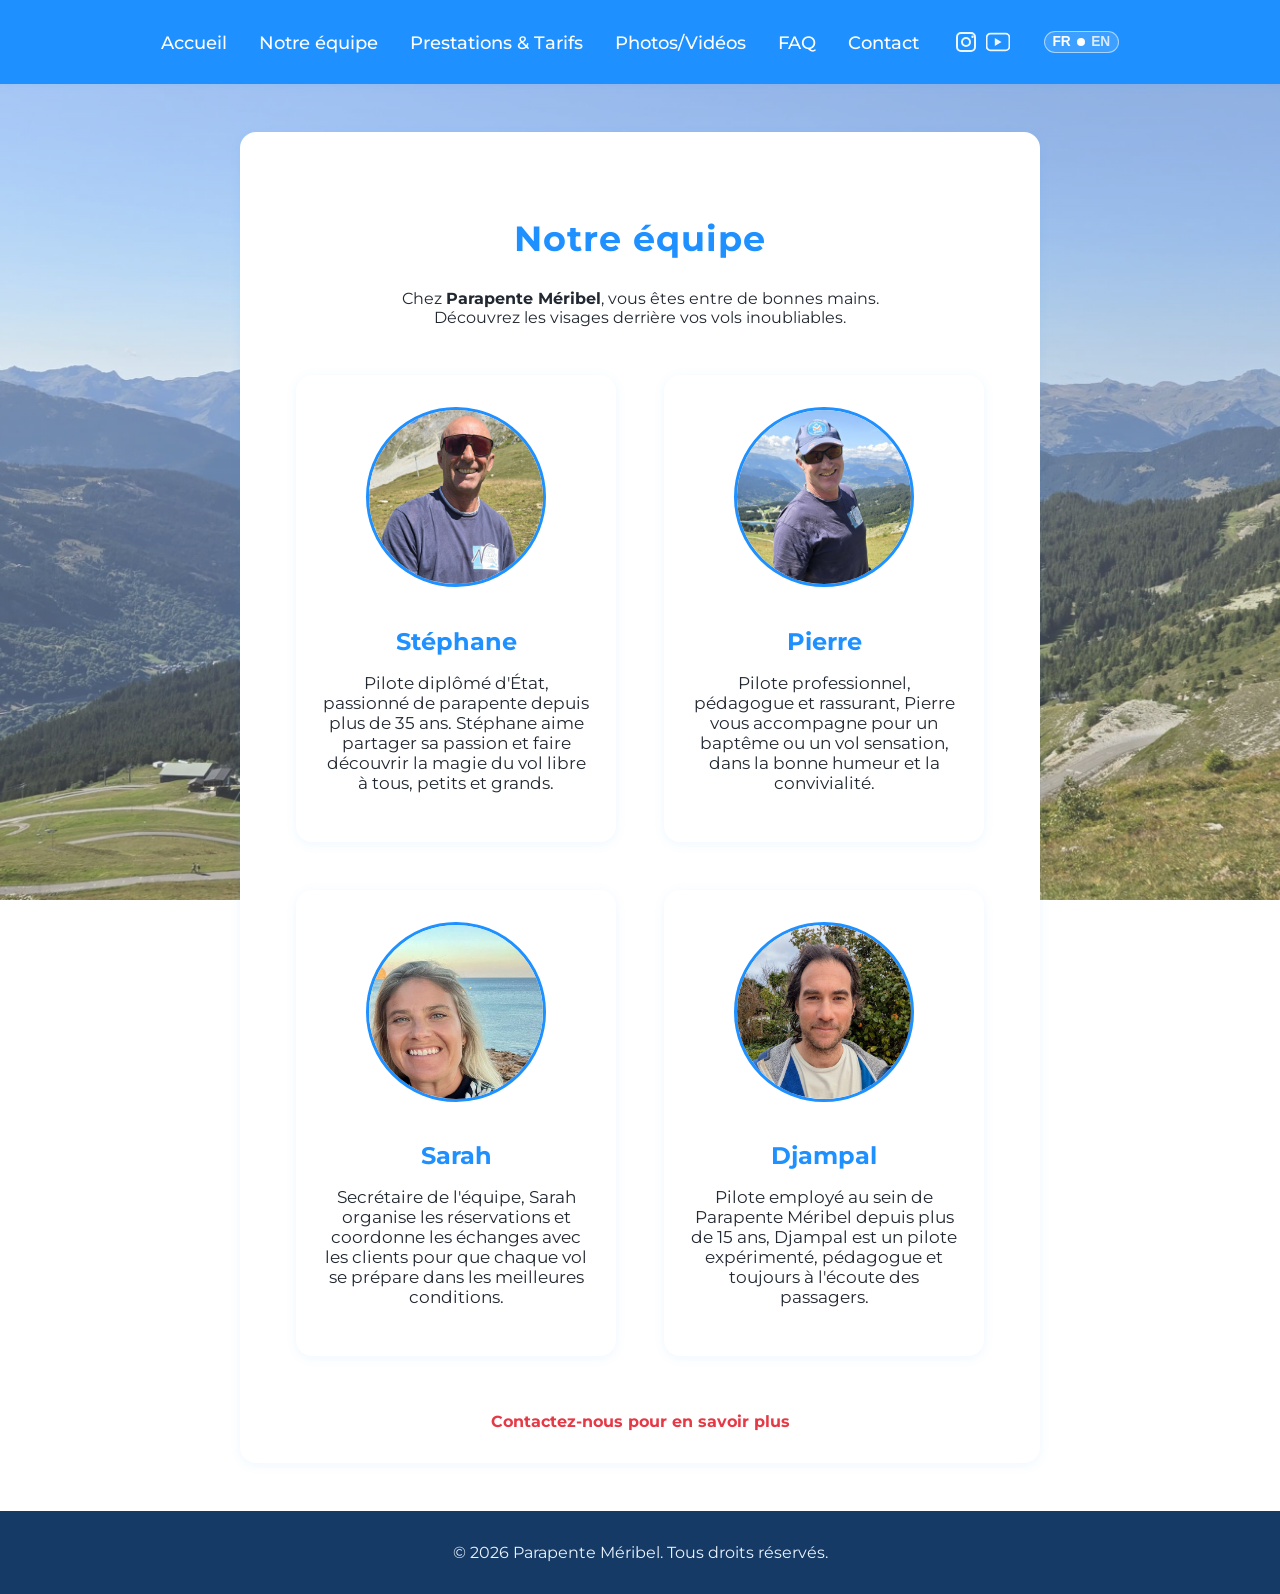
==== commit fbcf4e4a: "V1.0.2 - fix format for different proportions for white containers" ====
--- a/about.html
+++ b/about.html
@@ -6,16 +6,24 @@
     <title>Notre équipe - Parapente Méribel</title>
     <meta name="description" content="Découvrez l'équipe de Parapente Méribel : Stéphane et Pierre, pilotes professionnels passionnés par le vol libre à Méribel.">
     <meta name="robots" content="index,follow">
-    <link rel="canonical" href="about.html">
-    <link rel="alternate" hreflang="fr" href="about.html">
-    <link rel="alternate" hreflang="en" href="about.html?lang=en">
-    <link rel="alternate" hreflang="x-default" href="about.html">
+    <link rel="canonical" href="https://parapentemeribel.net/about.html">
+    <link rel="alternate" hreflang="fr" href="https://parapentemeribel.net/about.html">
+    <link rel="alternate" hreflang="en" href="https://parapentemeribel.net/about.html?lang=en">
+    <link rel="alternate" hreflang="x-default" href="https://parapentemeribel.net/about.html">
     <meta property="og:type" content="website">
     <meta property="og:title" content="Notre équipe - Parapente Méribel">
     <meta property="og:description" content="Stéphane et Pierre, pilotes professionnels à Méribel.">
-    <meta property="og:image" content="images/Stephane.jpg">
+    <meta property="og:url" content="https://parapentemeribel.net/about.html">
+    <meta property="og:image" content="https://parapentemeribel.net/images/Stephane.jpg">
+    <meta name="twitter:card" content="summary_large_image">
+    <meta name="twitter:title" content="Notre équipe - Parapente Méribel">
+    <meta name="twitter:description" content="Stéphane et Pierre, pilotes professionnels à Méribel.">
+    <meta name="twitter:image" content="https://parapentemeribel.net/images/Stephane.jpg">
     <link rel="stylesheet" href="css/style.css">
     <link href="https://fonts.googleapis.com/css?family=Montserrat:400,700&display=swap" rel="stylesheet">
+    <link rel="icon" type="image/png" sizes="48x48" href="images/favicon-48.png">
+    <link rel="icon" type="image/png" sizes="192x192" href="images/favicon-192.png">
+    <link rel="apple-touch-icon" href="images/favicon-192.png">
 </head>
 <body class="home-bg">
 <header>
@@ -70,3 +78,8 @@
 <script src="js/main.js"></script>
 </body>
 </html>
+
+
+
+
+
--- a/css/style.css
+++ b/css/style.css
@@ -5,6 +5,18 @@
     color: #222831;
     margin: 0;
     padding: 0;
+}
+
+html {
+    font-size: 16px;
+    -webkit-text-size-adjust: 100%;
+    text-size-adjust: 100%;
+}
+
+*,
+*::before,
+*::after {
+    box-sizing: border-box;
 }
 
 /* ========== PAGE TRANSITIONS ========== */
@@ -278,6 +290,7 @@
 /* ========== ABOUT & WHY US SECTIONS ========== */
 .about, .why-us {
     max-width: 800px;
+    width: min(800px, calc(100% - 2rem));
     margin: 3em auto;
     padding: 2em;
     background: #fff;
@@ -305,6 +318,7 @@
 /* ========== HOME DAY FLOW ========== */
 .day-flow {
     max-width: 1100px;
+    width: min(1100px, calc(100% - 2rem));
     margin: 3em auto;
     padding: 2.2em 2em 2.4em;
     background: linear-gradient(180deg, rgba(255, 255, 255, 0.95) 0%, rgba(247, 250, 255, 0.95) 100%);
@@ -534,6 +548,7 @@
 /* ========== SERVICES PREVIEW SECTION ========== */
 .services-preview {
     max-width: 1000px;
+    width: min(1000px, calc(100% - 2rem));
     margin: 3em auto;
     padding: 2em;
     background: #f8f9fa;
@@ -725,6 +740,7 @@
 /* ========== BOTTOM CALL TO ACTION ========== */
 .cta-bottom {
     max-width: 700px;
+    width: min(700px, calc(100% - 2rem));
     margin: 3em auto 0 auto;
     padding: 2.5em 1.5em;
     background: #ffffff;
@@ -745,6 +761,7 @@
 /* ========== FULL GALLERY PAGE GRID ========== */
 .gallery-page-panel {
     max-width: 1240px;
+    width: min(1240px, calc(100% - 2rem));
     margin: 2.2em auto;
     padding: 1.2em 0.2em 1.5em;
     background: rgba(255, 255, 255, 0.94);
@@ -800,6 +817,7 @@
 
 .home-local-videos {
     max-width: 760px;
+    width: min(760px, calc(100% - 2rem));
     margin: 2.1em auto 1.6em;
     padding: 1.7em 1.2em 1.8em;
     background: rgba(255, 255, 255, 0.95);
@@ -927,7 +945,10 @@
 @media (max-width: 900px) {
     body.home-bg {
         background-attachment: scroll;
-        background-position: center top;
+        background-position: center top, center top;
+        background-repeat: no-repeat, no-repeat;
+        background-size: 100% 100%, contain;
+        background-color: #dbe8f8;
     }
 }
 
@@ -990,6 +1011,7 @@
 
 .services-page .services-preview {
     max-width: 1060px;
+    width: min(1060px, calc(100% - 2rem));
     margin: 3em auto 2em auto;
     background: linear-gradient(180deg, rgba(255, 255, 255, 0.97), rgba(247, 250, 255, 0.96));
     border: 1px solid rgba(30, 144, 255, 0.12);
@@ -1136,6 +1158,7 @@
 .services-page .options {
     margin: 2em auto 1.5em auto;
     max-width: 760px;
+    width: min(760px, calc(100% - 2rem));
     background: #ffffff;
     border: 1px solid rgba(30, 144, 255, 0.16);
     border-radius: 16px;
@@ -1174,6 +1197,7 @@
 .services-page .flight-details {
     margin: 1.4em auto 1.4em auto;
     max-width: 760px;
+    width: min(760px, calc(100% - 2rem));
     background: #ffffff;
     border: 1px solid rgba(30, 144, 255, 0.16);
     border-radius: 16px;
@@ -1299,6 +1323,7 @@
 
 .contact-section {
     max-width: 1080px;
+    width: min(1080px, calc(100% - 2rem));
     margin: 3.2em auto 2.2em auto;
     background: linear-gradient(180deg, rgba(255, 255, 255, 0.96), rgba(247, 250, 255, 0.96));
     border: 1px solid rgba(30, 144, 255, 0.12);
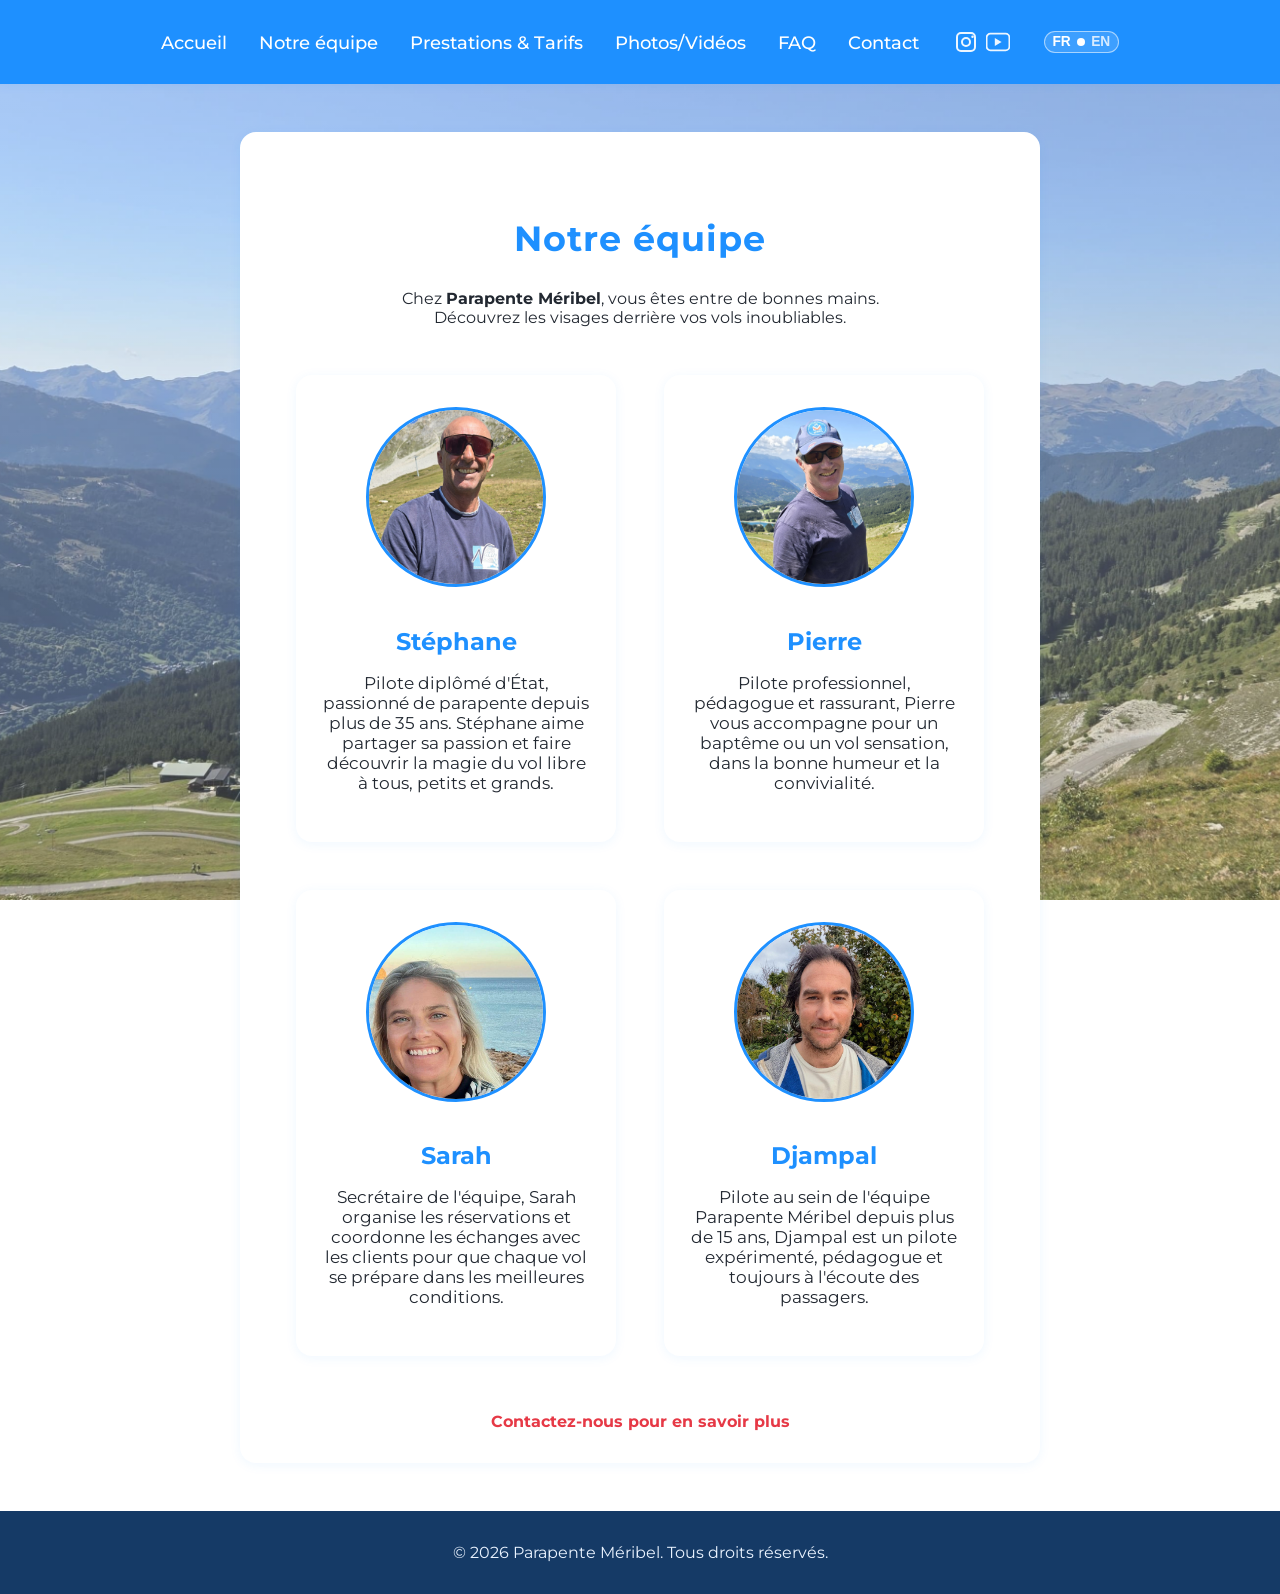
==== commit 859d26fb: "V1.0.7 - Fixed major mobile problems, htaccess redirects old links" ====
--- a/about.html
+++ b/about.html
@@ -65,7 +65,7 @@
             <div class="team-member">
                 <img src="images/djampal.jpeg" alt="Djampal, pilote Parapente Méribel" width="600" height="600" loading="lazy" decoding="async">
                 <h2>Djampal</h2>
-                <p>Pilote employé au sein de Parapente Méribel depuis plus de 15 ans, Djampal est un pilote expérimenté, pédagogue et toujours à l'écoute des passagers.</p>
+                <p>Pilote au sein de l'équipe Parapente Méribel depuis plus de 15 ans, Djampal est un pilote expérimenté, pédagogue et toujours à l'écoute des passagers.</p>
             </div>
         </div>
         <a href="contact.html" class="cta-link">Contactez-nous pour en savoir plus</a>
--- a/css/style.css
+++ b/css/style.css
@@ -49,7 +49,9 @@
 
 /* ========== HEADER & NAVIGATION ========== */
 header {
-    position: relative;
+    position: sticky;
+    top: 0;
+    z-index: 1100;
     background: #1e90ff;
     padding: 30px 40px;
     box-shadow: 0 2px 8px rgba(30, 144, 255, 0.08);
@@ -57,6 +59,7 @@
 header .logo img {
     height: 48px;
 }
+
 header nav a {
     color: #fff;
     text-decoration: none;
@@ -205,6 +208,14 @@
     display: inline-block;
 }
 
+.mobile-menu-item {
+    display: none;
+}
+
+.mobile-menu-toggle {
+    display: none;
+}
+
 /* Responsive header/nav */
 @media (max-width: 600px) {
     header {
@@ -216,6 +227,7 @@
         justify-content: center;
         row-gap: 0.6em;
         column-gap: 1em;
+        position: relative;
     }
 
     header nav a {
@@ -224,6 +236,45 @@
 
     .social-nav-item {
         margin-left: 0;
+    }
+
+    .mobile-menu-item {
+        display: flex;
+        align-items: center;
+    }
+
+    .mobile-menu-toggle {
+        display: inline-flex;
+        align-items: center;
+        justify-content: center;
+        border: 1px solid rgba(255, 255, 255, 0.62);
+        background: rgba(255, 255, 255, 0.15);
+        color: #fff;
+        border-radius: 999px;
+        padding: 0.35em 0.75em;
+        font-weight: 700;
+        font-size: 0.95em;
+        line-height: 1;
+        cursor: pointer;
+    }
+
+    nav ul > li.mobile-collapse-item {
+        display: none;
+    }
+
+    nav ul.nav-mobile-open > li.mobile-collapse-item {
+        display: flex;
+        width: 100%;
+        justify-content: center;
+    }
+
+    nav ul.nav-mobile-open > li.mobile-collapse-item a {
+        display: block;
+        width: min(94%, 420px);
+        text-align: center;
+        padding: 0.58em 0.7em;
+        border-radius: 10px;
+        background: rgba(255, 255, 255, 0.13);
     }
 
 }
@@ -405,7 +456,7 @@
 
 @media (max-width: 980px) {
     .day-flow {
-        padding: 1.6em 1.2em 1.8em;
+        padding: 1.25em 0.9em 1.35em;
         border-radius: 18px;
     }
 
@@ -418,7 +469,7 @@
 
     .roadmap-step {
         min-height: 0;
-        padding: 1.1em 1em;
+        padding: 0.85em 0.8em 0.75em;
     }
 
     .roadmap-step:not(:last-child)::after {
@@ -429,6 +480,49 @@
         bottom: -0.9em;
         transform: translateX(-50%);
         font-size: 1.25em;
+    }
+
+    .step-number {
+        width: 38px;
+        height: 38px;
+        font-size: 1em;
+        margin-bottom: 0.55em;
+    }
+
+    .roadmap-step p {
+        font-size: 1.02em;
+        line-height: 1.32;
+        max-width: 28ch;
+        min-height: 0;
+    }
+}
+
+@media (max-width: 600px) {
+    .day-flow {
+        padding: 1.05em 0.45em 1.15em;
+    }
+
+    .roadmap {
+        gap: 0.75em;
+    }
+
+    .roadmap-step {
+        padding: 0.72em 0.55em 0.65em;
+        border-radius: 16px;
+    }
+
+    .step-number {
+        width: 35px;
+        height: 35px;
+        font-size: 0.96em;
+        margin-bottom: 0.45em;
+    }
+
+    .roadmap-step p {
+        font-size: 0.98em;
+        line-height: 1.28;
+        max-width: 30ch;
+        min-height: 0;
     }
 }
 
@@ -559,6 +653,13 @@
 .services-preview h2 {
     color: #e63946;
     margin-bottom: 1.5em;
+}
+
+.services-preview .seasonal-warning {
+    margin: 0.05em auto 1.2em;
+    color: #b4232c;
+    font-size: 1.02em;
+    text-align: center;
 }
 .services-list {
     display: flex;
@@ -944,11 +1045,67 @@
 
 @media (max-width: 900px) {
     body.home-bg {
-        background-attachment: scroll;
-        background-position: center top, center top;
-        background-repeat: no-repeat, no-repeat;
-        background-size: 100% 100%, contain;
-        background-color: #dbe8f8;
+        background: #dfe8f4;
+    }
+
+    body.home-bg .hero {
+        background:
+            linear-gradient(rgba(12, 22, 36, 0.22), rgba(12, 22, 36, 0.32)),
+            url('../images/burgin-meribel.jpg') no-repeat center 42%;
+        background-size: cover;
+        border-radius: 0 0 22px 22px;
+        overflow: hidden;
+        margin-bottom: 1.4em;
+    }
+
+    body.home-bg .hero h1 {
+        color: #ffffff;
+        text-shadow: 0 2px 14px rgba(0, 0, 0, 0.55);
+    }
+
+    body.home-bg .hero p {
+        color: #f4f8ff;
+        text-shadow: 0 1px 8px rgba(0, 0, 0, 0.45);
+    }
+}
+
+@media (max-width: 600px) {
+    body.home-bg.home-page main {
+        display: flex;
+        flex-direction: column;
+    }
+
+    body.home-bg.home-page .hero { order: 1; }
+    body.home-bg.home-page .about { order: 2; }
+    body.home-bg.home-page .home-local-videos { order: 3; }
+    body.home-bg.home-page .why-us { order: 4; }
+    body.home-bg.home-page .day-flow { order: 5; }
+    body.home-bg.home-page .services-preview.home-offers { order: 6; }
+    body.home-bg.home-page .gallery-preview { order: 7; }
+    body.home-bg.home-page .cta-bottom { order: 8; }
+    body.home-bg.home-page .contact-social.home-social { order: 9; }
+
+    body.home-bg.home-page .about,
+    body.home-bg.home-page .why-us,
+    body.home-bg.home-page .home-local-videos,
+    body.home-bg.home-page .day-flow,
+    body.home-bg.home-page .services-preview.home-offers,
+    body.home-bg.home-page .gallery-preview,
+    body.home-bg.home-page .cta-bottom,
+    body.home-bg.home-page .contact-social.home-social {
+        margin-top: 0.85em;
+        margin-bottom: 0.85em;
+    }
+
+    body.home-bg.home-page .hero {
+        padding-top: 1.4em;
+        padding-bottom: 1.8em;
+        background-position: center 38%;
+    }
+
+    body.home-bg.home-page .hero p {
+        color: #ffffff;
+        font-weight: 600;
     }
 }
 
@@ -1030,7 +1187,7 @@
 .services-page .services-preview > p {
     color: #304258;
     font-size: 1.14em;
-    margin: 0 auto 2.1em;
+    margin: 0 auto 0.45em;
     max-width: 760px;
     line-height: 1.45;
 }
